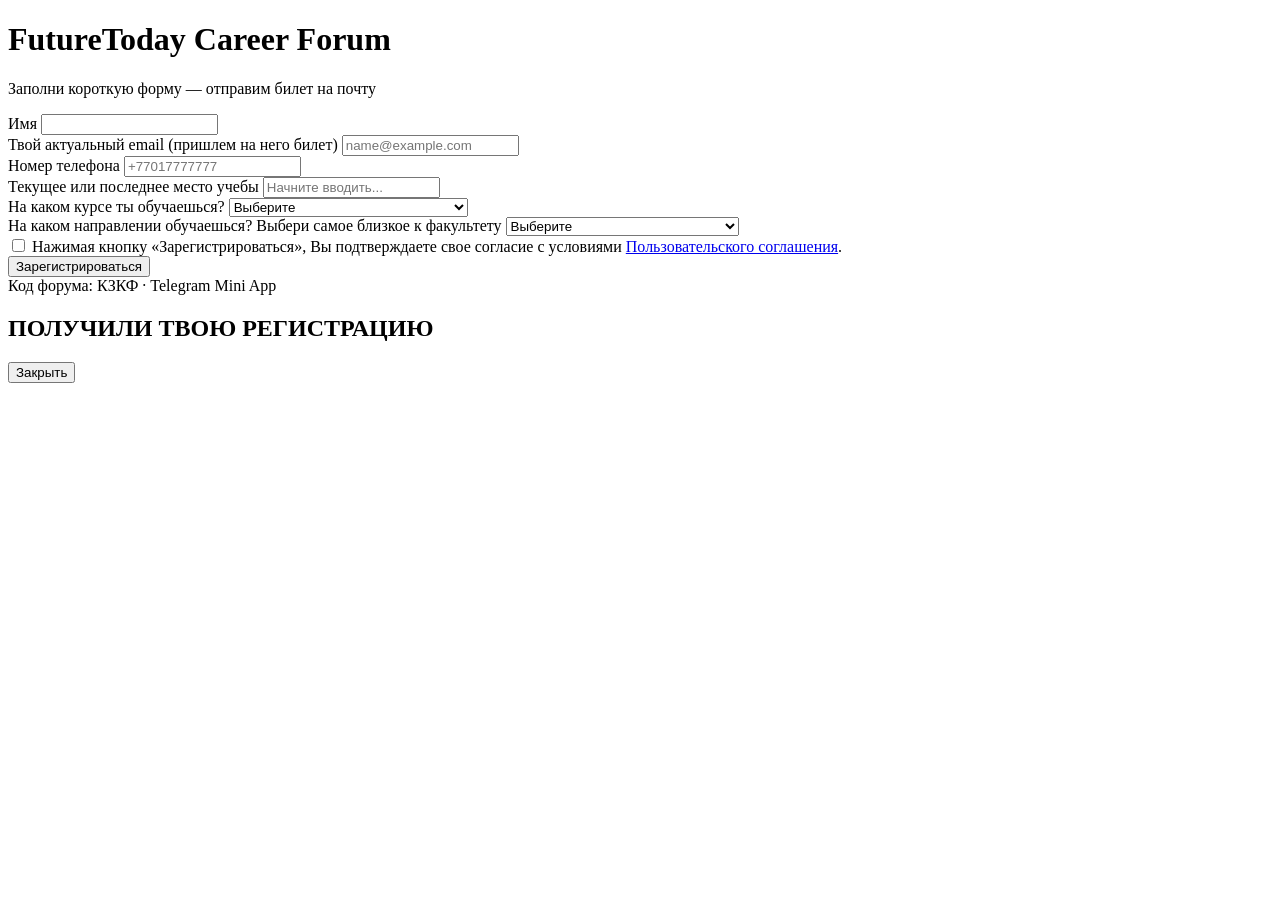
==== index.html @ 728998c6 "Rename index (1).html to index.html" ====
<!doctype html>
<html lang="ru">
<head>
  <meta charset="utf-8" />
  <meta name="viewport" content="width=device-width,initial-scale=1,viewport-fit=cover" />
  <title>FutureToday Career Forum — Регистрация</title>
  <link rel="stylesheet" href="kzkf-miniapp.css">
  <script src="https://telegram.org/js/telegram-web-app.js"></script>
</head>
<body>
  <div class="app-wrap">
    <div id="ft-form-universal" class="ft-form-core">
      <form id="ftForm" class="ft-form" autocomplete="on" novalidate>
        <h1 class="ft-heading">FutureToday Career Forum</h1>
        <p class="ft-subheading">Заполни короткую форму — отправим билет на почту</p>

        <div class="ft-field">
          <label for="ftFirstname">Имя</label>
          <input id="ftFirstname" name="firstname" type="text" required />
        </div>

        <div class="ft-field">
          <label for="ftEmail">Твой актуальный email (пришлем на него билет)</label>
          <input id="ftEmail" name="email" type="email" required placeholder="name@example.com" />
          <div class="ft-error" id="ftErrEmail"></div>
        </div>

        <div class="ft-field">
          <label for="ftPhone">Номер телефона</label>
          <input id="ftPhone" name="mobteleph" type="tel" required placeholder="+77017777777" inputmode="tel" />
          <div class="ft-error" id="ftErrPhone"></div>
        </div>

        <input id="ftCareerday" name="careerday" type="hidden" value="КЗКФ" />

        <div class="ft-field ft-autocomplete">
          <label for="ftVuz">Текущее или последнее место учебы</label>
          <input id="ftVuz" name="vuz_title" type="text" placeholder="Начните вводить..." autocomplete="off" />
          <input type="hidden" id="ftVuzUnified" name="vuz_unified" value="" />
          <div class="ft-dropdown" id="ftVuzDropdown" style="display:none;"></div>
        </div>

        <div class="ft-field" id="ftYearWrap">
          <label for="ftYear">На каком курсе ты обучаешься?</label>
          <select id="ftYear" name="year_of_grad" required>
            <option value="" selected disabled>Выберите</option>
            <option>1 курс бакалавриата/специалитета</option>
            <option>2 курс бакалавриата/специалитета</option>
            <option>3 курс бакалавриата/специалитета</option>
            <option>4 курс бакалавриата/специалитета</option>
            <option>5 курс специалитета</option>
            <option>1 курс магистратуры</option>
            <option>2 курс магистратуры</option>
            <option>выпускник(-ца)</option>
            <option>другое</option>
          </select>
        </div>

        <div class="ft-field" id="ftStreamWrap">
          <label for="ftStream" id="ftStreamLabel">На каком направлении обучаешься? Выбери самое близкое к факультету</label>
          <select id="ftStream" name="stream" required></select>
        </div>

        <div class="ft-field" id="ftCustomFacultyWrap" style="display:none;">
          <label for="ftCustomFaculty">Укажи, пожалуйста, свой факультет</label>
          <input id="ftCustomFaculty" name="custom_faculty" type="text" placeholder="Например: факультет математики" />
          <div class="ft-error" id="ftErrCustomFaculty"></div>
        </div>

        <div class="ft-field">
          <label class="ft-consent-label">
            <input id="ftConsent" type="checkbox" required>
            <span class="ft-consent-text">
              Нажимая кнопку «Зарегистрироваться», Вы подтверждаете свое согласие с условиями
              <a href="https://futuretoday.kz/user-agreement" target="_blank" rel="noopener">Пользовательского соглашения</a>.
            </span>
          </label>
          <div class="ft-error" id="ftErrConsent"></div>
        </div>

        <input type="hidden" id="ftLandingType" name="landing_type" value="kzkf_tg">
        <input type="hidden" id="ftFormSource" name="form_source" value="telegram_webapp">
        <input type="hidden" id="ftStreamFinal" name="stream_final" value="">

        <div class="ft-button-container">
          <button id="ftSubmitBtn" class="ft-submit-btn" type="submit">Зарегистрироваться</button>
        </div>

        <div class="ft-message" id="ftFormMsg"></div>
        <div class="ft-note">Код форума: КЗКФ · Telegram Mini App</div>
      </form>

      <div class="ft-success-container" id="ftSuccessContainer">
        <div class="ft-success-message">
          <h2 class="ft-success-heading">ПОЛУЧИЛИ ТВОЮ РЕГИСТРАЦИЮ</h2>
          <div class="ft-success-text" id="ftSuccessText"></div>
          <div class="ft-button-container">
            <button class="ft-close-btn" id="ftCloseSuccessBtn" type="button">Закрыть</button>
          </div>
        </div>
      </div>
    </div>
  </div>

  <script>
  (function () {
    'use strict';

    const tg = window.Telegram?.WebApp;
    if (tg) {
      tg.ready();
      tg.expand();
      if (tg.themeParams?.bg_color) document.body.style.background = tg.themeParams.bg_color;
      if (tg.themeParams?.text_color) document.body.style.color = tg.themeParams.text_color;
    }

    const CONFIG = {
      API_BASE: 'https://functions.yandexcloud.net/d4eajagq70ar2qug7ar5',
      FORUM_FIXED: 'КЗКФ',
      SPREADSHEET_ID: '16a3MSd-b8F2T1EbwaFVBMyPmF5oat9UUajK3VytQuis',
      KZ_VUZ_SHEET: 'АЛМ вузы',
      VUZ_MIN_CHARS: 2,
      VUZ_SUGGEST_LIMIT: 20,
      TG_CHANNEL: { text: '@fut_careerforum', url: 'https://t.me/fut_careerforum' },
      CONTACT_EMAIL: 'careerday@futuretoday.ru',
      CONTACT_TG: { text: '@careerday_help', url: 'https://t.me/careerday_help' }
    };

    const STREAMS = [
      'бизнес-специальность',
      'it-специальность',
      'техническая (не it) специальность',
      'другое'
    ];

    const formCore = document.getElementById('ft-form-universal');
    const form = document.getElementById('ftForm');
    const successContainer = document.getElementById('ftSuccessContainer');
    const successText = document.getElementById('ftSuccessText');
    const closeSuccessBtn = document.getElementById('ftCloseSuccessBtn');

    const firstnameInp = document.getElementById('ftFirstname');
    const emailInp = document.getElementById('ftEmail');
    const phoneInp = document.getElementById('ftPhone');
    const careerdayInp = document.getElementById('ftCareerday');
    const vuzInp = document.getElementById('ftVuz');
    const vuzUnifiedInp = document.getElementById('ftVuzUnified');
    const vuzDropdown = document.getElementById('ftVuzDropdown');
    const yearSel = document.getElementById('ftYear');
    const streamSel = document.getElementById('ftStream');
    const customFacultyWrap = document.getElementById('ftCustomFacultyWrap');
    const customFacultyInp = document.getElementById('ftCustomFaculty');
    const streamFinalInp = document.getElementById('ftStreamFinal');
    const landingTypeInp = document.getElementById('ftLandingType');
    const consentChk = document.getElementById('ftConsent');
    const submitBtn = document.getElementById('ftSubmitBtn');
    const formMsg = document.getElementById('ftFormMsg');

    const errEmail = document.getElementById('ftErrEmail');
    const errPhone = document.getElementById('ftErrPhone');
    const errConsent = document.getElementById('ftErrConsent');
    const errCustomFaculty = document.getElementById('ftErrCustomFaculty');

    function setError(el, text) {
      if (!el) return;
      el.style.display = text ? 'block' : 'none';
      el.textContent = text || '';
    }

    function showFormMessage(text) {
      formMsg.textContent = text || '';
      formMsg.className = text ? 'ft-message error' : 'ft-message';
      formMsg.style.display = text ? 'block' : 'none';
    }

    function normalizePhone(raw) {
      let s = (raw || '').trim().replace(/[^\d+]/g, '');
      if (/^8\d{10}$/.test(s)) s = '+7' + s.slice(1);
      if (/^7\d{10}$/.test(s)) s = '+7' + s;
      return s;
    }

    function isValidPhone(s) {
      return /^\+7\d{10}$/.test(s);
    }

    function isValidEmail(s) {
      return /^[^\s@]+@[^\s@]+\.[^\s@]{2,}$/.test((s || '').trim());
    }

    function normalizeText(s) {
      return (s || '')
        .toLowerCase()
        .replace(/ё/g, 'е')
        .replace(/[^\p{L}\p{N}\s\-\(\)\.]/gu, ' ')
        .replace(/\s+/g, ' ')
        .trim();
    }

    function parseCSV(text) {
      const rows = [];
      let row = [];
      let cur = '';
      let inQuotes = false;

      for (let i = 0; i < text.length; i++) {
        const ch = text[i];
        if (inQuotes) {
          if (ch === '"') {
            if (text[i + 1] === '"') {
              cur += '"';
              i++;
            } else {
              inQuotes = false;
            }
          } else {
            cur += ch;
          }
        } else {
          if (ch === '"') inQuotes = true;
          else if (ch === ',') {
            row.push(cur);
            cur = '';
          } else if (ch === '\n') {
            row.push(cur);
            rows.push(row);
            row = [];
            cur = '';
          } else if (ch !== '\r') {
            cur += ch;
          }
        }
      }

      if (cur.length || row.length) {
        row.push(cur);
        rows.push(row);
      }

      return rows;
    }

    function findColIndex(headers, variants) {
      const normHeaders = headers.map(h => normalizeText(h));
      for (const variant of variants) {
        const idx = normHeaders.findIndex(h => h === normalizeText(variant));
        if (idx !== -1) return idx;
      }
      return -1;
    }

    function csvUrlBySheetName(sheetName) {
      return `https://docs.google.com/spreadsheets/d/${CONFIG.SPREADSHEET_ID}/gviz/tq?tqx=out:csv&sheet=${encodeURIComponent(sheetName)}`;
    }

    let vuzEntries = [];
    let vuzLoaded = false;

    async function loadVuzSheet() {
      if (vuzLoaded) return;
      try {
        const response = await fetch(csvUrlBySheetName(CONFIG.KZ_VUZ_SHEET), { method: 'GET', mode: 'cors' });
        if (!response.ok) throw new Error('Не удалось загрузить CSV из Google Sheets');
        const text = await response.text();
        const rows = parseCSV(text).filter(r => r.some(c => String(c || '').trim() !== ''));
        if (!rows.length) {
          vuzEntries = [];
          vuzLoaded = true;
          return;
        }

        const headers = rows[0].map(String);
        const colLabel = findColIndex(headers, ['Название УЗ', 'Название', 'ВУЗ', 'УЗ']);
        const colAlias = findColIndex(headers, ['От пользователя', 'Пользователь', 'Alias', 'Синоним']);
        const colUnified = findColIndex(headers, ['Унифицированное', 'Унифиц.', 'Код', 'ID']);

        const li = colLabel !== -1 ? colLabel : 0;
        const ai = colAlias !== -1 ? colAlias : 1;
        const ui = colUnified !== -1 ? colUnified : 2;

        const map = new Map();
        for (let i = 1; i < rows.length; i++) {
          const row = rows[i];
          const label = String(row[li] ?? '').trim();
          const alias = String(row[ai] ?? '').trim();
          const unified = String(row[ui] ?? '').trim();
          if (!unified) continue;

          if (!map.has(unified)) {
            map.set(unified, { label: label || unified, unified, aliases: new Set() });
          }

          const item = map.get(unified);
          if (label) item.label = label;
          if (label) item.aliases.add(label);
          if (alias) item.aliases.add(alias);
          item.aliases.add(unified);
        }

        vuzEntries = Array.from(map.values()).map(item => ({
          label: item.label,
          unified: item.unified,
          searchBlob: Array.from(item.aliases).map(normalizeText).filter(Boolean).join(' | ')
        })).sort((a, b) => a.label.localeCompare(b.label, 'ru'));

        vuzLoaded = true;
      } catch (error) {
        console.error('Ошибка загрузки списка вузов:', error);
        vuzEntries = [];
        vuzLoaded = true;
      }
    }

    function hideVuzDropdown() {
      vuzDropdown.style.display = 'none';
      vuzDropdown.innerHTML = '';
    }

    function scoreItem(item, qNorm) {
      const label = normalizeText(item.label);
      if (label.startsWith(qNorm)) return 0;
      const idx = item.searchBlob.indexOf(qNorm);
      if (idx === 0) return 1;
      if (idx > 0) return 2;
      return 99;
    }

    function searchVuz(q) {
      const qNorm = normalizeText(q);
      if (qNorm.length < CONFIG.VUZ_MIN_CHARS || !vuzEntries.length) return [];

      const results = [];
      for (const item of vuzEntries) {
        if (item.searchBlob.includes(qNorm)) {
          results.push(item);
          if (results.length >= 250) break;
        }
      }

      results.sort((a, b) => {
        const sa = scoreItem(a, qNorm);
        const sb = scoreItem(b, qNorm);
        if (sa !== sb) return sa - sb;
        return a.label.localeCompare(b.label, 'ru');
      });

      return results.slice(0, CONFIG.VUZ_SUGGEST_LIMIT);
    }

    function showVuzDropdown(items) {
      if (!items.length) {
        hideVuzDropdown();
        return;
      }

      vuzDropdown.innerHTML = '';
      items.forEach(item => {
        const div = document.createElement('div');
        div.className = 'ft-dropdown-item';
        div.textContent = item.label;
        div.addEventListener('click', function (e) {
          e.preventDefault();
          e.stopPropagation();
          vuzInp.value = item.label;
          vuzUnifiedInp.value = item.unified;
          hideVuzDropdown();
        });
        vuzDropdown.appendChild(div);
      });
      vuzDropdown.style.display = 'block';
    }

    function toggleCustomFacultyField(show) {
      customFacultyWrap.style.display = show ? 'block' : 'none';
      if (!show) {
        customFacultyInp.value = '';
        setError(errCustomFaculty, '');
      }
    }

    function updateStreamFinalValue() {
      if (streamSel.value === 'другое') {
        const customValue = (customFacultyInp.value || '').trim();
        streamFinalInp.value = customValue || 'другое';
      } else {
        streamFinalInp.value = streamSel.value || '';
      }
    }

    function populateStreams() {
      streamSel.innerHTML = '';
      const placeholder = document.createElement('option');
      placeholder.value = '';
      placeholder.disabled = true;
      placeholder.selected = true;
      placeholder.textContent = 'Выберите';
      streamSel.appendChild(placeholder);

      STREAMS.forEach(value => {
        const option = document.createElement('option');
        option.value = value;
        option.textContent = value;
        streamSel.appendChild(option);
      });
    }

    function getStartParamRaw() {
      const sp = tg?.initDataUnsafe?.start_param;
      if (sp && String(sp).trim()) return String(sp).trim();

      const url = new URL(location.href);
      const fromQuery =
        url.searchParams.get('startapp') ||
        url.searchParams.get('bot_tag') ||
        url.searchParams.get('tgWebAppStartParam') ||
        url.searchParams.get('start_param') ||
        url.searchParams.get('event') ||
        url.searchParams.get('forum') ||
        url.searchParams.get('start');

      if (fromQuery && String(fromQuery).trim()) return String(fromQuery).trim();

      const hash = (location.hash || '').replace(/^#/, '');
      if (hash) {
        const params = new URLSearchParams(hash);
        const fromHash = params.get('bot_tag');
        if (fromHash && String(fromHash).trim()) return String(fromHash).trim();
      }

      return (localStorage.getItem('bot_tag') || '').trim();
    }

    function generateSuccessText() {
      return `Получили твою регистрацию на FutureToday Career Forum.<br>
        Отправим письмо с билетом на указанную тобой почту.<br>
        Если не увидишь его, проверь спам и промоакции — иногда письмо улетает туда.<br><br>
        А ещё подписывайся на наш ТГ <a href="${CONFIG.TG_CHANNEL.url}" target="_blank" rel="noopener">${CONFIG.TG_CHANNEL.text}</a> — там все актуальности.<br>
        Связь с организаторами: <a href="mailto:${CONFIG.CONTACT_EMAIL}">${CONFIG.CONTACT_EMAIL}</a> или <a href="${CONFIG.CONTACT_TG.url}" target="_blank" rel="noopener">${CONFIG.CONTACT_TG.text}</a>`;
    }

    function showSuccessMessage() {
      successText.innerHTML = generateSuccessText();
      form.style.display = 'none';
      successContainer.style.display = 'block';
      setTimeout(() => formCore.scrollIntoView({ behavior: 'smooth', block: 'start' }), 50);
      tg?.HapticFeedback?.notificationOccurred?.('success');
    }

    function closeSuccess() {
      if (tg) {
        tg.close();
        return;
      }
      successContainer.style.display = 'none';
      form.style.display = 'block';
      form.reset();
      vuzUnifiedInp.value = '';
      toggleCustomFacultyField(false);
      updateStreamFinalValue();
      showFormMessage('');
      populateStreams();
      careerdayInp.value = CONFIG.FORUM_FIXED;
      landingTypeInp.value = 'kzkf_tg';
    }

    async function init() {
      populateStreams();
      careerdayInp.value = CONFIG.FORUM_FIXED;
      landingTypeInp.value = 'kzkf_tg';

      if (tg?.initDataUnsafe?.user && firstnameInp && !firstnameInp.value) {
        firstnameInp.value = tg.initDataUnsafe.user.first_name || '';
      }

      const botTag = getStartParamRaw();
      if (botTag) localStorage.setItem('bot_tag', botTag);

      await loadVuzSheet();

      streamSel.addEventListener('change', function () {
        toggleCustomFacultyField(this.value === 'другое');
        updateStreamFinalValue();
      });

      customFacultyInp.addEventListener('input', updateStreamFinalValue);
      vuzInp.addEventListener('input', function () {
        vuzUnifiedInp.value = '';
      });

      let vuzTimer = null;
      vuzInp.addEventListener('keyup', function () {
        clearTimeout(vuzTimer);
        vuzTimer = setTimeout(function () {
          const q = vuzInp.value || '';
          if (normalizeText(q).length < CONFIG.VUZ_MIN_CHARS) {
            hideVuzDropdown();
            return;
          }
          showVuzDropdown(searchVuz(q));
        }, 80);
      });

      vuzInp.addEventListener('focus', async function () {
        await loadVuzSheet();
        const q = vuzInp.value || '';
        if (normalizeText(q).length >= CONFIG.VUZ_MIN_CHARS) {
          showVuzDropdown(searchVuz(q));
        }
      });

      document.addEventListener('click', function (e) {
        if (!vuzDropdown.contains(e.target) && e.target !== vuzInp) hideVuzDropdown();
      });

      vuzDropdown.addEventListener('click', function (e) {
        e.stopPropagation();
      });

      closeSuccessBtn.addEventListener('click', closeSuccess);
    }

    form.addEventListener('submit', async function (e) {
      e.preventDefault();

      setError(errEmail, '');
      setError(errPhone, '');
      setError(errConsent, '');
      setError(errCustomFaculty, '');
      showFormMessage('');

      const email = (emailInp.value || '').trim();
      const phone = normalizePhone(phoneInp.value || '');
      phoneInp.value = phone;

      let isValid = true;
      if (!isValidEmail(email)) {
        setError(errEmail, 'Проверьте корректность email.');
        isValid = false;
      }
      if (!isValidPhone(phone)) {
        setError(errPhone, 'Телефон должен быть в формате +77017777777.');
        isValid = false;
      }
      if (streamSel.value === 'другое' && !(customFacultyInp.value || '').trim()) {
        setError(errCustomFaculty, 'Пожалуйста, укажите свой факультет.');
        isValid = false;
      }
      if (!consentChk.checked) {
        setError(errConsent, 'Нужно согласие, чтобы продолжить.');
        isValid = false;
      }

      if (!isValid) return;

      submitBtn.disabled = true;
      const originalText = submitBtn.textContent;
      submitBtn.textContent = 'Отправляем...';

      try {
        const vuzTyped = (vuzInp.value || '').trim();
        const vuzUnified = (vuzUnifiedInp.value || '').trim();
        const botTag = getStartParamRaw();
        if (botTag) localStorage.setItem('bot_tag', botTag);

        const payload = {
          firstname: (firstnameInp.value || '').trim(),
          email,
          mobteleph: phone,
          vuz: vuzTyped || null,
          vuz_title: vuzTyped || null,
          vuz_unified: vuzUnified || null,
          careerday: CONFIG.FORUM_FIXED,
          landing_type: landingTypeInp.value || 'kzkf_tg',
          year_of_grad: yearSel.value || null,
          age: null,
          stream: streamFinalInp.value || streamSel.value || null,
          consent: true,
          form_source: 'telegram_webapp',
          page_url: location.href,
          ts: new Date().toISOString(),
          bot_tag: botTag || ''
        };

        const url = new URL(location.href);
        payload.utm_source = url.searchParams.get('utm_source') || '';
        payload.utm_medium = url.searchParams.get('utm_medium') || '';
        payload.utm_campaign = url.searchParams.get('utm_campaign') || '';
        payload.utm_content = url.searchParams.get('utm_content') || '';
        payload.utm_term = url.searchParams.get('utm_term') || '';

        if (tg) {
          payload.tg_init_data = tg.initData || '';
          payload.tg_user_id = tg.initDataUnsafe?.user?.id || null;
          payload.tg_username = tg.initDataUnsafe?.user?.username || null;
          payload.tg_first_name = tg.initDataUnsafe?.user?.first_name || null;
          payload.tg_last_name = tg.initDataUnsafe?.user?.last_name || null;
          payload.tg_language_code = tg.initDataUnsafe?.user?.language_code || null;
          payload.tg_platform = tg.platform || null;
          payload.tg_start_param = tg.initDataUnsafe?.start_param || null;
        }

        const response = await fetch(CONFIG.API_BASE, {
          method: 'POST',
          headers: {
            'Content-Type': 'application/json',
            'Accept': 'application/json'
          },
          body: JSON.stringify(payload)
        });

        const data = await response.json().catch(() => ({}));
        if (!response.ok) {
          throw new Error(data.message || 'Ошибка отправки формы');
        }

        showSuccessMessage();
      } catch (error) {
        console.error('Ошибка отправки формы:', error);
        showFormMessage('Не получилось отправить форму. Попробуйте ещё раз чуть позже.');
        tg?.HapticFeedback?.notificationOccurred?.('error');
      } finally {
        submitBtn.disabled = false;
        submitBtn.textContent = originalText;
      }
    });

    if (document.readyState === 'loading') {
      document.addEventListener('DOMContentLoaded', init);
    } else {
      init();
    }
  })();
  </script>
</body>
</html>
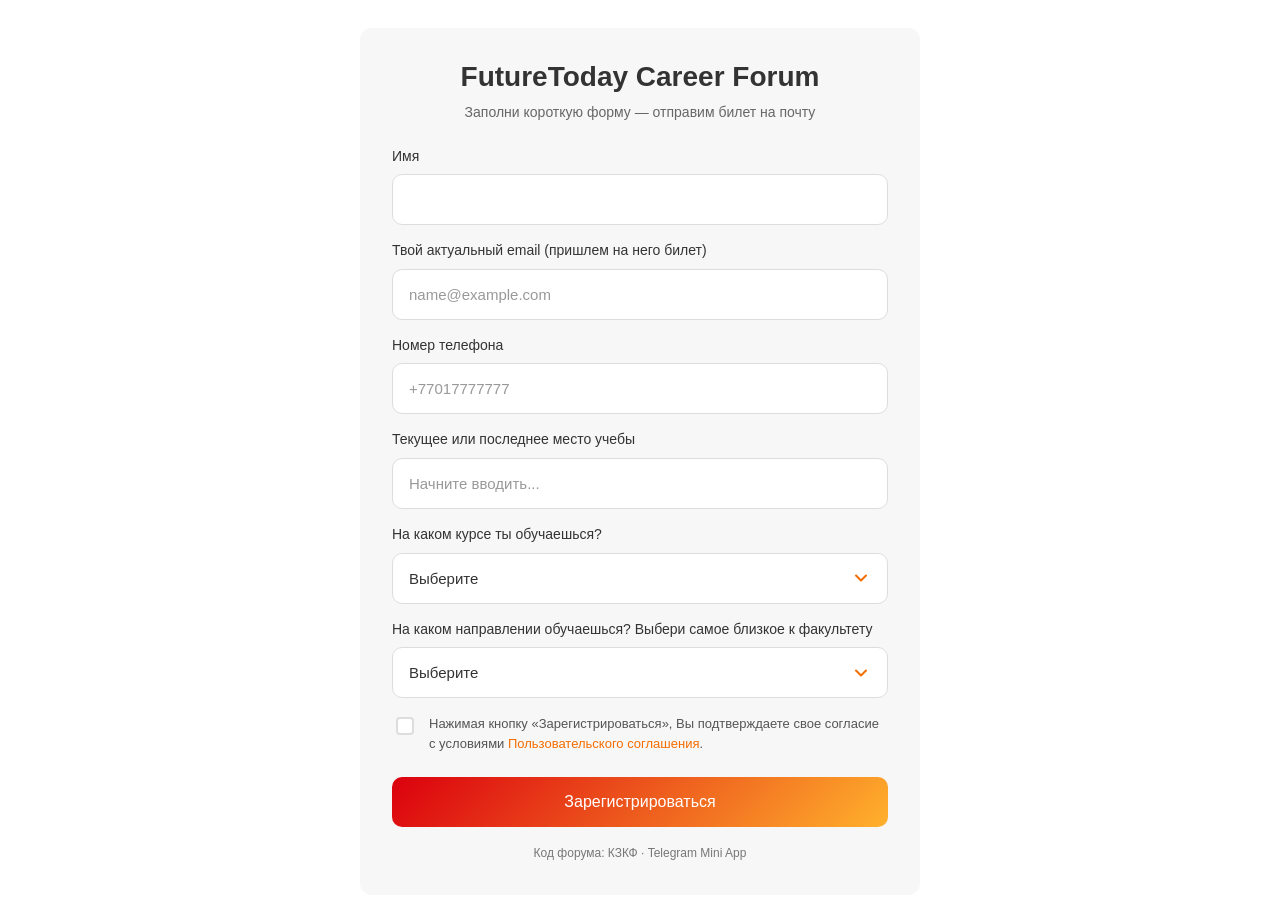
==== commit 36822b75: "Update index.html" ====
--- a/index.html
+++ b/index.html
@@ -4,7 +4,7 @@
   <meta charset="utf-8" />
   <meta name="viewport" content="width=device-width,initial-scale=1,viewport-fit=cover" />
   <title>FutureToday Career Forum — Регистрация</title>
-  <link rel="stylesheet" href="kzkf-miniapp.css">
+  <link rel="stylesheet" href="styles.css">
   <script src="https://telegram.org/js/telegram-web-app.js"></script>
 </head>
 <body>
--- a/styles.css
+++ b/styles.css
@@ -0,0 +1,370 @@
+@import url('https://fonts.googleapis.com/css2?family=Inter:wght@300;400;500;600;700&display=swap');
+
+html,
+body {
+  height: 100%;
+}
+
+body {
+  margin: 0;
+  min-height: 100vh;
+  display: flex;
+  justify-content: center;
+  align-items: flex-start;
+  padding: 16px;
+  box-sizing: border-box;
+  background: #ffffff;
+  color: #333;
+  font-family: 'Inter', -apple-system, BlinkMacSystemFont, 'Segoe UI', Roboto, sans-serif;
+}
+
+@media (min-width: 768px) {
+  body {
+    padding-top: 28px;
+  }
+}
+
+.app-wrap {
+  width: 100%;
+  max-width: 560px;
+  margin: 0 auto;
+}
+
+#ft-form-universal {
+  width: 100%;
+  max-width: 560px;
+  margin: 0 auto;
+  padding: 32px;
+  background-color: #f7f7f7;
+  border-radius: 12px;
+  box-sizing: border-box;
+}
+
+.ft-form {
+  background: transparent;
+  padding: 0;
+  border: none;
+}
+
+.ft-heading {
+  text-align: center;
+  margin: 0 0 8px 0;
+  font-weight: 700;
+  font-size: 28px;
+  line-height: 1.2;
+  color: #333;
+}
+
+.ft-subheading {
+  text-align: center;
+  margin: 0 0 24px 0;
+  font-size: 14px;
+  line-height: 1.5;
+  color: #666;
+}
+
+.ft-field {
+  margin-bottom: 16px;
+  position: relative;
+}
+
+label {
+  display: block;
+  margin-bottom: 8px;
+  font-weight: 400;
+  font-size: 14px;
+  line-height: 1.4;
+  color: #333;
+}
+
+input[type="text"],
+input[type="email"],
+input[type="tel"],
+select {
+  width: 100%;
+  padding: 14px 16px;
+  font-size: 15px;
+  line-height: 1.4;
+  color: #333;
+  background-color: #ffffff;
+  border: 1px solid #ddd;
+  border-radius: 10px;
+  box-sizing: border-box;
+  transition: border-color 0.2s, box-shadow 0.2s;
+  height: auto;
+}
+
+input:focus,
+select:focus {
+  outline: none;
+  border-color: #f46d00;
+  box-shadow: 0 0 0 3px rgba(244, 109, 0, 0.1);
+}
+
+input::placeholder {
+  color: #999;
+}
+
+select {
+  appearance: none;
+  background-image: url("data:image/svg+xml,%3Csvg xmlns='http://www.w3.org/2000/svg' width='20' height='20' viewBox='0 0 20 20' fill='none'%3E%3Cpath d='M5 7.5L10 12.5L15 7.5' stroke='%23f46d00' stroke-width='2' stroke-linecap='round' stroke-linejoin='round'/%3E%3C/svg%3E");
+  background-repeat: no-repeat;
+  background-position: right 16px center;
+  background-size: 20px;
+  padding-right: 50px !important;
+}
+
+select option {
+  background-color: #000000;
+  color: #ffffff;
+  padding: 12px 16px;
+}
+
+.ft-autocomplete {
+  position: relative;
+}
+
+.ft-dropdown {
+  position: absolute;
+  left: 0;
+  right: 0;
+  top: 100%;
+  z-index: 1000;
+  background: #fff;
+  border: 1px solid #ddd;
+  border-top: none;
+  border-radius: 0 0 10px 10px;
+  max-height: 260px;
+  overflow-y: auto;
+  box-shadow: 0 4px 12px rgba(0, 0, 0, 0.1);
+}
+
+.ft-dropdown-item {
+  padding: 12px 16px;
+  cursor: pointer;
+  border-top: 1px solid #f0f0f0;
+  font-size: 14px;
+  transition: background-color 0.2s;
+  color: #333;
+}
+
+.ft-dropdown-item:hover {
+  background-color: rgba(244, 109, 0, 0.1);
+}
+
+#ftConsent {
+  appearance: none;
+  -webkit-appearance: none;
+  width: 18px;
+  height: 18px;
+  min-width: 18px;
+  border: 2px solid #ddd;
+  border-radius: 4px;
+  background-color: #ffffff;
+  cursor: pointer;
+  position: relative;
+  margin-top: 3px;
+  flex-shrink: 0;
+}
+
+#ftConsent:checked {
+  background-color: #f46d00;
+  border-color: #f46d00;
+}
+
+#ftConsent:checked::after {
+  content: '✓';
+  position: absolute;
+  color: #ffffff;
+  font-size: 14px;
+  font-weight: 700;
+  top: 50%;
+  left: 50%;
+  transform: translate(-50%, -50%);
+}
+
+.ft-consent-label {
+  display: flex;
+  gap: 12px;
+  align-items: flex-start;
+  font-size: 13px;
+  line-height: 1.5;
+  color: #555;
+  cursor: pointer;
+}
+
+.ft-consent-text a,
+.ft-success-text a {
+  color: #f46d00;
+  text-decoration: none;
+}
+
+.ft-consent-text a:hover,
+.ft-success-text a:hover {
+  text-decoration: underline;
+}
+
+.ft-button-container {
+  display: block;
+  width: 100%;
+}
+
+.ft-submit-btn,
+.ft-close-btn {
+  width: 100%;
+  padding: 16px;
+  font-size: 16px;
+  font-weight: 500;
+  color: #ffffff;
+  background: linear-gradient(135deg, #DB000E 0%, #FFB12C 100%);
+  border: none;
+  border-radius: 10px;
+  cursor: pointer;
+  transition: all 0.3s ease;
+  box-sizing: border-box;
+  margin-top: 8px;
+}
+
+.ft-submit-btn:hover,
+.ft-close-btn:hover {
+  transform: translateY(-2px);
+  box-shadow: 0 4px 12px rgba(219, 0, 14, 0.3);
+}
+
+.ft-submit-btn:active,
+.ft-close-btn:active {
+  transform: translateY(0);
+}
+
+.ft-submit-btn:disabled,
+.ft-close-btn:disabled {
+  opacity: 0.6;
+  cursor: not-allowed;
+  transform: none;
+  box-shadow: none;
+}
+
+.ft-error {
+  display: none;
+  color: #c00;
+  font-size: 12px;
+  margin-top: 6px;
+}
+
+.ft-message {
+  display: none;
+  margin-top: 16px;
+  padding: 12px;
+  border-radius: 8px;
+  font-size: 14px;
+  text-align: center;
+}
+
+.ft-message.error {
+  display: block;
+  background: rgba(255, 107, 107, 0.08);
+  color: #d44;
+}
+
+.ft-success-container {
+  display: none;
+  background-color: #f7f7f7;
+  border-radius: 12px;
+  padding: 32px;
+}
+
+.ft-success-heading {
+  text-align: center;
+  margin: 0 0 24px 0;
+  font-weight: 700;
+  font-size: 28px;
+  line-height: 1.2;
+  color: #333;
+}
+
+.ft-success-text {
+  font-size: 14px;
+  color: #555;
+  line-height: 1.5;
+  text-align: center;
+  margin-bottom: 30px;
+}
+
+.ft-note {
+  margin-top: 18px;
+  text-align: center;
+  font-size: 12px;
+  line-height: 1.45;
+  color: #777;
+}
+
+@media screen and (max-width: 600px) {
+  #ft-form-universal,
+  .ft-success-container {
+    padding: 24px 16px;
+    max-width: 100%;
+  }
+
+  .ft-heading,
+  .ft-success-heading {
+    font-size: 24px;
+  }
+}
+
+@media screen and (max-width: 480px) {
+  #ft-form-universal,
+  .ft-success-container {
+    padding: 20px 12px;
+  }
+
+  input[type="text"],
+  input[type="email"],
+  input[type="tel"],
+  select {
+    padding: 12px 14px;
+    font-size: 16px;
+  }
+
+  .ft-submit-btn,
+  .ft-close-btn {
+    padding: 14px;
+    font-size: 16px;
+  }
+
+  label {
+    font-size: 15px;
+  }
+
+  .ft-consent-label {
+    font-size: 12px;
+    gap: 10px;
+  }
+
+  .ft-heading,
+  .ft-success-heading {
+    font-size: 22px;
+  }
+
+  .ft-success-text,
+  .ft-subheading {
+    font-size: 13px;
+  }
+}
+
+@media screen and (max-width: 360px) {
+  #ft-form-universal,
+  .ft-success-container {
+    padding: 16px 10px;
+  }
+
+  .ft-submit-btn,
+  .ft-close-btn {
+    font-size: 15px;
+    padding: 13px;
+  }
+
+  .ft-heading,
+  .ft-success-heading {
+    font-size: 20px;
+  }
+}
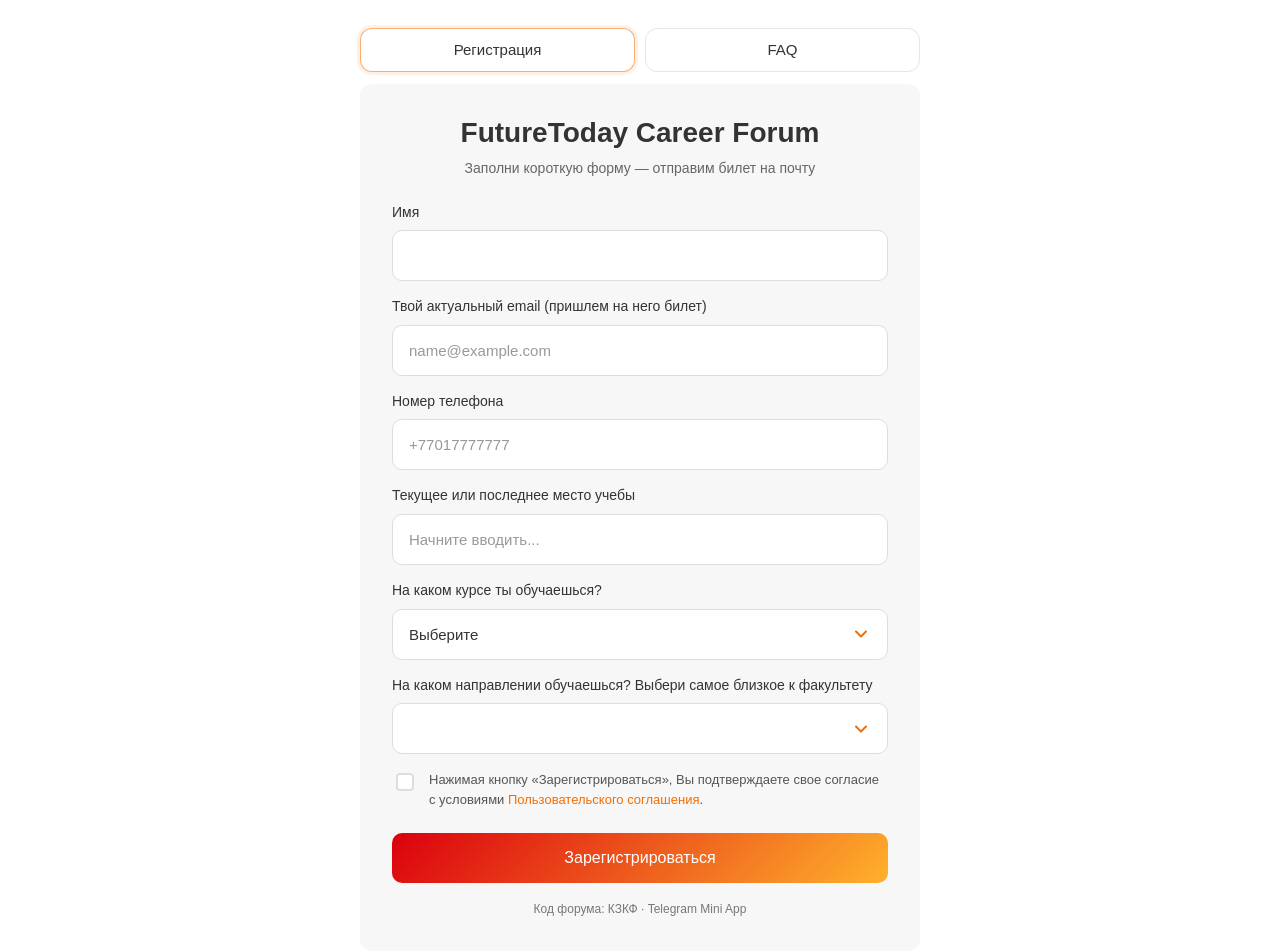
==== commit 940b4f05: "Add files via upload" ====
--- a/index.html
+++ b/index.html
@@ -9,8 +9,14 @@
 </head>
 <body>
   <div class="app-wrap">
-    <div id="ft-form-universal" class="ft-form-core">
-      <form id="ftForm" class="ft-form" autocomplete="on" novalidate>
+    <div class="topbar">
+      <button class="tabbtn active" id="tabReg" type="button">Регистрация</button>
+      <button class="tabbtn" id="tabFaq" type="button">FAQ</button>
+    </div>
+
+    <section class="section active" id="sectionReg">
+      <div id="ft-form-universal" class="ft-form-core">
+        <form id="ftForm" class="ft-form" autocomplete="on" novalidate>
         <h1 class="ft-heading">FutureToday Career Forum</h1>
         <p class="ft-subheading">Заполни короткую форму — отправим билет на почту</p>
 
@@ -99,7 +105,22 @@
           </div>
         </div>
       </div>
-    </div>
+      </div>
+    </section>
+
+    <section class="section" id="sectionFaq">
+      <div class="faq-card">
+        <h2 class="faq-title">FAQ</h2>
+        <div id="faqList"></div>
+        <div class="faq-meta">
+          Актуальные новости о форуме — в
+          <a href="https://t.me/fut_careerforum" target="_blank" rel="noopener">Telegram</a>,
+          <a href="https://www.instagram.com/futuretoday.kz?igsh=MnI1MnJhaGEzMXB5" target="_blank" rel="noopener">Instagram</a>
+          и
+          <a href="https://www.tiktok.com/@futuretoday.kz" target="_blank" rel="noopener">TikTok</a>.
+        </div>
+      </div>
+    </section>
   </div>
 
   <script>
@@ -132,6 +153,43 @@
       'техническая (не it) специальность',
       'другое'
     ];
+
+    const FAQ_ITEMS = [
+      {
+        q: 'Что это за мероприятие?',
+        a: 'FutureToday Career Forum — это карьерный форум для молодых и заряженных специалистов. На форуме будут представители 10+ компаний, которые готовы работать и уже работают с начинающими профессионалами. Компании предлагают стажировки и вакансии, а также приглашают на следующие этапы отбора!'
+      },
+      {
+        q: 'Зачем куда-то идти, когда есть сайты и тг-каналы с вакансиями?',
+        a: 'Ты пообщаешься с представителями и рекрутерами сразу 10+ компаний в одном месте и установишь прямой контакт с потенциальными работодателями. Интересный факт: более 50% вакансий закрываются без их публикации на сайтах :)'
+      },
+      {
+        q: 'Как попасть на Career Forum?',
+        a: 'Зарегистрируйся, получи билет ближе к мероприятию на почту и приходи 17 апреля в Бакшасарай (ул. Климента Тимирязева, 42к1), 14:00–17:00.'
+      },
+      {
+        q: 'Что делать, если не успеваю к началу мероприятия?',
+        a: 'Можно приходить в любое время, в которое проходит форум — с 14:00 до 17:00. Стендовая сессия с компаниями будет проходить на протяжении всего мероприятия.'
+      },
+      {
+        q: 'Можно ли приходить с друзьями?',
+        a: 'Нужно! Им тоже нужно зарегистрироваться по твоей уникальной ссылке (пришлем ее после регистрации вместе с билетом) и прийти на форум. Кстати, мы проводим конкурс, и с каждым приглашенным другом растут твои шансы на победу:
+
+• придешь с 3+ друзьями — сертификат Giftery на 3000 тенге и пиццу на вашу компанию прямо на площадке!
+• приведешь 5+ друзей — получишь Giftery на 6000 тенге и 2 пиццы!
+• бонус: участнику, который приведет больше всех друзей, подарим суперприз на выбор.'
+      },
+      {
+        q: 'Я хочу следить за актуальной информацией о форуме и компаниях. Как не пропустить важные новости?',
+        a: 'Всё очень просто — подписывайся на наши соцсети. Так ты будешь одним из первых получать все самые свежие новости о форуме, компаниях и стажировках и точно ничего не пропустишь.'
+      }
+    ];
+
+    const tabReg = document.getElementById('tabReg');
+    const tabFaq = document.getElementById('tabFaq');
+    const sectionReg = document.getElementById('sectionReg');
+    const sectionFaq = document.getElementById('sectionFaq');
+    const faqList = document.getElementById('faqList');
 
     const formCore = document.getElementById('ft-form-universal');
     const form = document.getElementById('ftForm');
@@ -463,6 +521,35 @@
       landingTypeInp.value = 'kzkf_tg';
     }
 
+    function setActiveTab(tabName) {
+      const isFaq = tabName === 'faq';
+      tabReg.classList.toggle('active', !isFaq);
+      tabFaq.classList.toggle('active', isFaq);
+      sectionReg.classList.toggle('active', !isFaq);
+      sectionFaq.classList.toggle('active', isFaq);
+      window.scrollTo({ top: 0, behavior: 'smooth' });
+      tg?.HapticFeedback?.selectionChanged?.();
+    }
+
+    function renderFaq() {
+      faqList.innerHTML = '';
+      FAQ_ITEMS.forEach((item, index) => {
+        const details = document.createElement('details');
+        if (index === 0) details.open = true;
+
+        const summary = document.createElement('summary');
+        summary.textContent = item.q;
+
+        const answer = document.createElement('div');
+        answer.className = 'faq-a';
+        answer.textContent = item.a;
+
+        details.appendChild(summary);
+        details.appendChild(answer);
+        faqList.appendChild(details);
+      });
+    }
+
     async function init() {
       populateStreams();
       careerdayInp.value = CONFIG.FORUM_FIXED;
@@ -476,6 +563,15 @@
       if (botTag) localStorage.setItem('bot_tag', botTag);
 
       await loadVuzSheet();
+      renderFaq();
+
+      tabReg.addEventListener('click', function () {
+        setActiveTab('reg');
+      });
+
+      tabFaq.addEventListener('click', function () {
+        setActiveTab('faq');
+      });
 
       streamSel.addEventListener('change', function () {
         toggleCustomFacultyField(this.value === 'другое');
--- a/styles.css
+++ b/styles.css
@@ -28,6 +28,99 @@
   width: 100%;
   max-width: 560px;
   margin: 0 auto;
+}
+
+
+.topbar {
+  display: flex;
+  gap: 10px;
+  margin: 0 0 12px 0;
+}
+
+.tabbtn {
+  flex: 1;
+  padding: 12px 14px;
+  border-radius: 12px;
+  border: 1px solid #e6e6e6;
+  background: #fff;
+  font: 500 15px/1.2 'Inter', -apple-system, BlinkMacSystemFont, 'Segoe UI', Roboto, sans-serif;
+  color: #333;
+  cursor: pointer;
+  transition: border-color 0.2s, box-shadow 0.2s, background-color 0.2s;
+}
+
+.tabbtn.active {
+  border-color: rgba(244, 109, 0, 0.55);
+  box-shadow: 0 0 0 3px rgba(244, 109, 0, 0.1);
+}
+
+.section {
+  display: none;
+}
+
+.section.active {
+  display: block;
+}
+
+.faq-card {
+  padding: 24px;
+  background: #f7f7f7;
+  border-radius: 12px;
+  box-sizing: border-box;
+}
+
+.faq-title {
+  text-align: center;
+  margin: 0 0 14px 0;
+  font-weight: 700;
+  font-size: 24px;
+  line-height: 1.2;
+  color: #333;
+}
+
+#faqList details {
+  background: #fff;
+  border: 1px solid #e7e7e7;
+  border-radius: 12px;
+  padding: 12px 14px;
+  margin: 10px 0;
+}
+
+#faqList summary {
+  cursor: pointer;
+  font-size: 15px;
+  font-weight: 600;
+  color: #333;
+  list-style: none;
+}
+
+#faqList summary::-webkit-details-marker {
+  display: none;
+}
+
+.faq-a {
+  margin-top: 10px;
+  font-size: 14px;
+  line-height: 1.55;
+  color: #555;
+  white-space: pre-line;
+}
+
+.faq-meta {
+  margin-top: 16px;
+  font-size: 13px;
+  line-height: 1.5;
+  color: #777;
+  text-align: center;
+}
+
+.faq-meta a {
+  color: #f46d00;
+  text-decoration: none;
+}
+
+.faq-meta a:hover {
+  text-decoration: underline;
 }
 
 #ft-form-universal {
@@ -349,7 +442,17 @@
   .ft-subheading {
     font-size: 13px;
   }
-}
+
+
+  .faq-card {
+    padding: 20px 12px;
+  }
+
+  .faq-title {
+    font-size: 22px;
+  }
+}
+
 
 @media screen and (max-width: 360px) {
   #ft-form-universal,
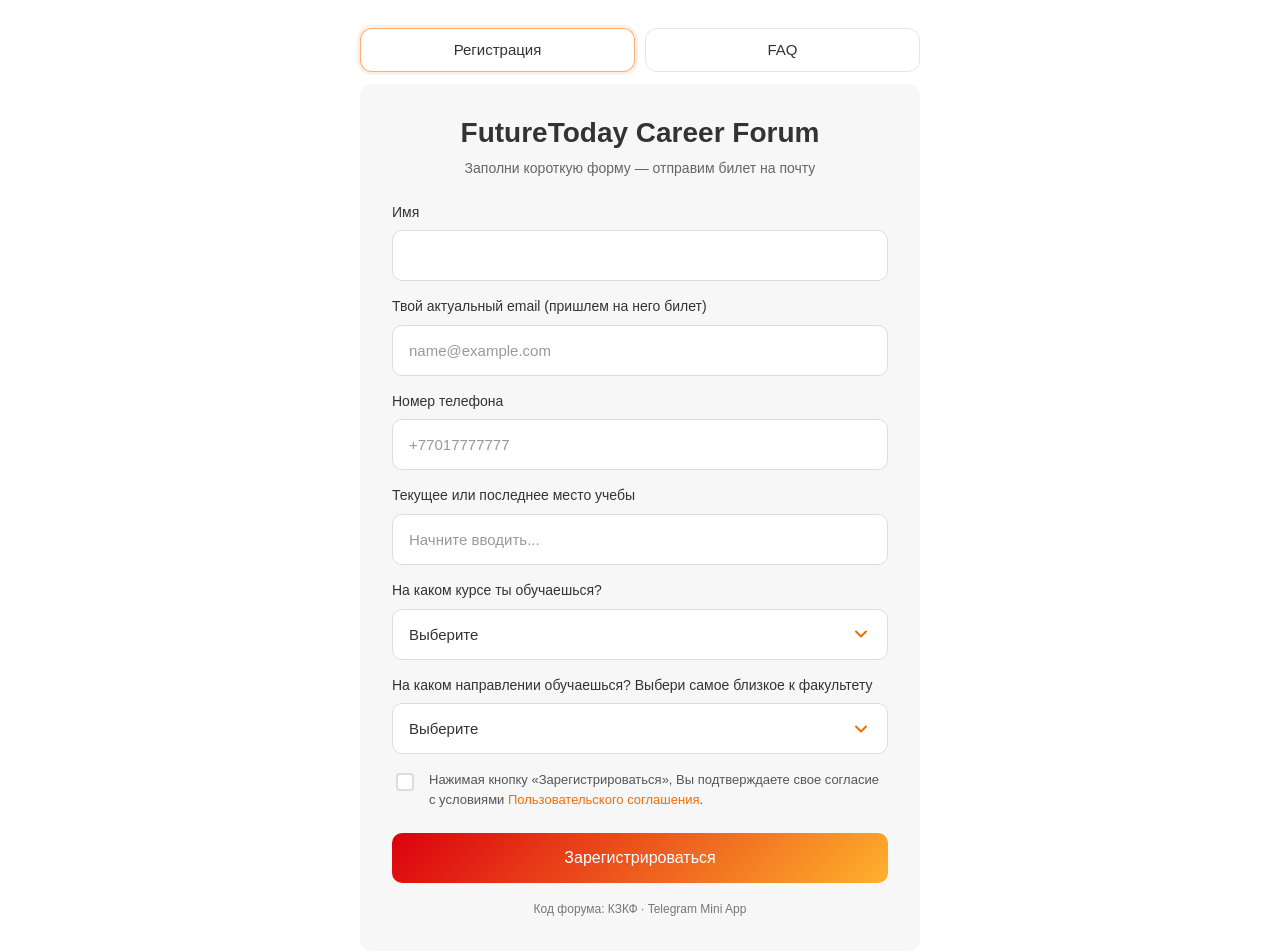
==== commit d9807c70: "Update index.html FAQ" ====
--- a/index.html
+++ b/index.html
@@ -160,8 +160,12 @@
         a: 'FutureToday Career Forum — это карьерный форум для молодых и заряженных специалистов. На форуме будут представители 10+ компаний, которые готовы работать и уже работают с начинающими профессионалами. Компании предлагают стажировки и вакансии, а также приглашают на следующие этапы отбора!'
       },
       {
+        q: 'А что за билет - это бесплатно?',
+        a: 'Да, абсолютно бесплатно! После регистрации отправим на почту билет (aka проходку), по которому тебя пропустят на мероприятие'
+      },
+      {
         q: 'Зачем куда-то идти, когда есть сайты и тг-каналы с вакансиями?',
-        a: 'Ты пообщаешься с представителями и рекрутерами сразу 10+ компаний в одном месте и установишь прямой контакт с потенциальными работодателями. Интересный факт: более 50% вакансий закрываются без их публикации на сайтах :)'
+        a: 'Ты сможешь пообщаться с рекрутерами и представителями сразу 10+ компаний в одном месте. Это отличная возможность для личного общения с рекрутерами, которое поможет тебе не только найти работу, но и получить карьерную консультацию и определить свой персональный карьерный трек.\n Интересный факт: более 50% вакансий закрываются без их публикации на сайтах :)'
       },
       {
         q: 'Как попасть на Career Forum?',
@@ -172,16 +176,16 @@
         a: 'Можно приходить в любое время, в которое проходит форум — с 14:00 до 17:00. Стендовая сессия с компаниями будет проходить на протяжении всего мероприятия.'
       },
       {
-        q: 'Можно ли приходить с друзьями?',
-        a: 'Нужно! Им тоже нужно зарегистрироваться по твоей уникальной ссылке (пришлем ее после регистрации вместе с билетом) и прийти на форум. Кстати, мы проводим конкурс, и с каждым приглашенным другом растут твои шансы на победу:
-
-• придешь с 3+ друзьями — сертификат Giftery на 3000 тенге и пиццу на вашу компанию прямо на площадке!
-• приведешь 5+ друзей — получишь Giftery на 6000 тенге и 2 пиццы!
-• бонус: участнику, который приведет больше всех друзей, подарим суперприз на выбор.'
+        q: 'Я хочу следить за актуальной информацией о форуме и компаниях. Как не пропустить важные новости?',
+        a: 'Всё очень просто — подписывайся на наши соцсети:\nТелеграм-канал: https://t.me/fut_careerforum\nТик-ток: https://www.tiktok.com/@futuretoday.kz\nИнстаграм: https://www.instagram.com/futuretoday.kz?igsh=MnI1MnJhaGEzMXB5\n\nТак ты будешь одним из первых получать все самые свежие новости о форуме, компаниях и стажировках и точно ничего не пропустишь.'
       },
       {
-        q: 'Я хочу следить за актуальной информацией о форуме и компаниях. Как не пропустить важные новости?',
-        a: 'Всё очень просто — подписывайся на наши соцсети. Так ты будешь одним из первых получать все самые свежие новости о форуме, компаниях и стажировках и точно ничего не пропустишь.'
+        q: 'Как получить бонусы и призы за друзей?',
+        a: 'Зови друзей по реферальной ссылке и получай призы:\n🎁 Приведешь 3+ друзей — подарим пиццу и сертификат Giftery на 3000 тенге\n💸 Приведешь 5+ друзей — 2 пиццы и сертификат Giftery на 5000 тенге\nА если соберешь самую большую компанию, получишь 1 из 10 суперпризов на выбор (Яндекс Станция миди, смарт-часы Apple Watch SE, наушники Marshall, принтер Canon PIXMA MG2541S, лего Empire State Building и др.)'
+      },
+      {
+        q: 'Что делать, если нет ответа на мой вопрос?',
+        a: 'Пиши нам в Telegram: @careerday_help или на почту careerday@futuretoday.ru, и мы тебе поможем :)'
       }
     ];
 
